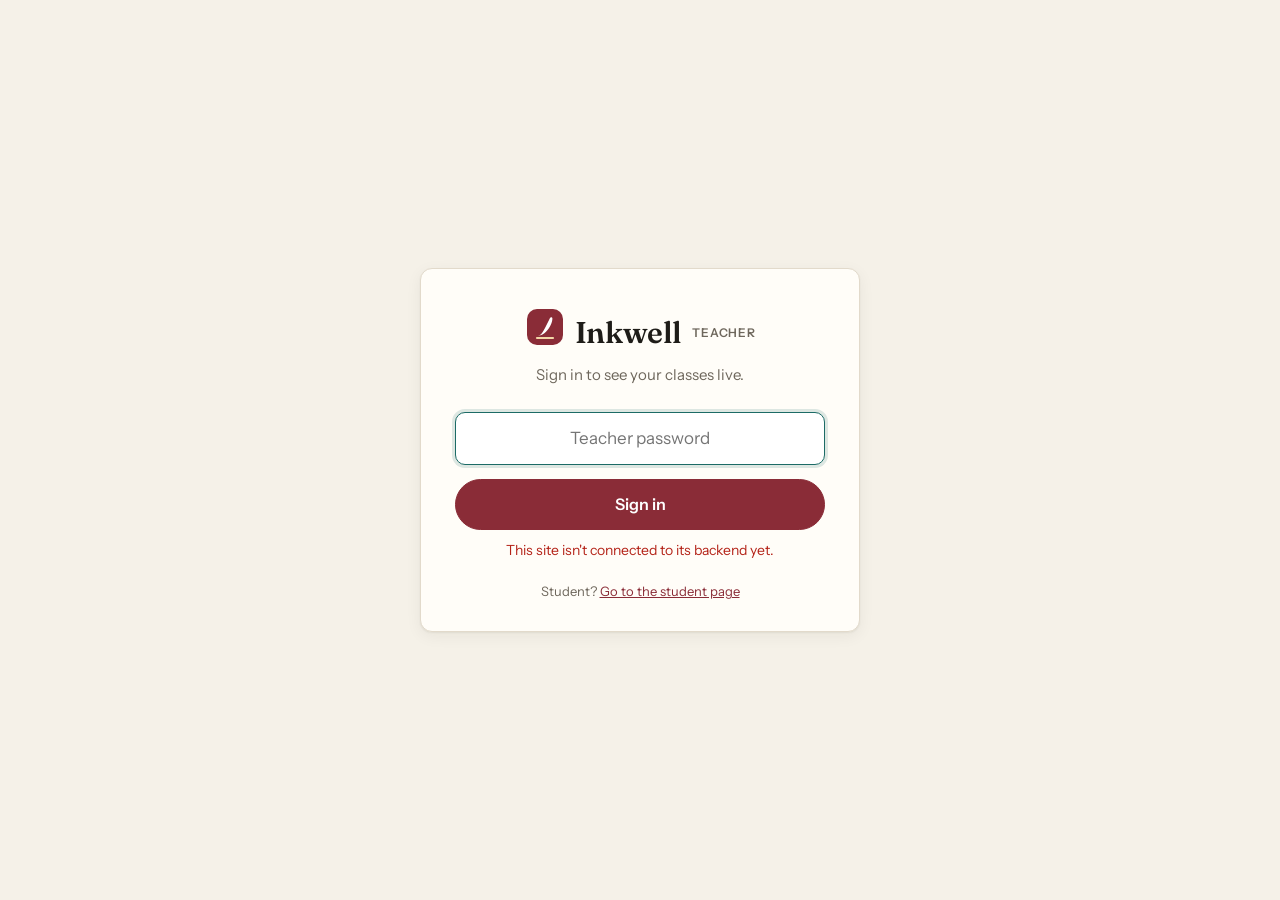
==== teacher.html @ 21289502 "Inkwell writing studio: student writing mode, teacher dashboard, Apps Script backend Co-Authored-By:" ====
<!doctype html>
<html lang="en">
<head>
  <meta charset="utf-8">
  <meta name="viewport" content="width=device-width, initial-scale=1">
  <title>Inkwell · Teacher</title>
  <meta name="robots" content="noindex">
  <link rel="icon" href="data:image/svg+xml,%3Csvg xmlns='http://www.w3.org/2000/svg' viewBox='0 0 40 40'%3E%3Crect x='2' y='2' width='36' height='36' rx='10' fill='%238a2c37'/%3E%3Cpath d='M13 29c3-1 5-4 7-8l5-10c.6-1.3 2.4-.9 2.4.5 0 4-2.7 9.6-6.4 13.3-2.1 2.1-4.6 3.5-8 4.2Z' fill='%23fff'/%3E%3C/svg%3E">
  <link rel="preconnect" href="https://fonts.googleapis.com">
  <link rel="preconnect" href="https://fonts.gstatic.com" crossorigin>
  <link href="https://fonts.googleapis.com/css2?family=Fraunces:opsz,wght@9..144,500;9..144,600&family=Instrument+Sans:wght@400;500;600;700&family=Newsreader:ital,opsz,wght@0,6..72,400;0,6..72,600;1,6..72,400&display=swap" rel="stylesheet">
  <link rel="stylesheet" href="css/style.css?v=1">
</head>
<body>
  <section id="t-login" class="center-screen" hidden>
    <div class="card login-card">
      <div class="brand"><span data-icon="mark"></span>Inkwell <small>Teacher</small></div>
      <p class="lede">Sign in to see your classes live.</p>
      <form id="t-login-form">
        <label class="sr-only" for="t-pw">Password</label>
        <input id="t-pw" type="password" class="input" placeholder="Teacher password" autocomplete="current-password" required style="text-align:center;font-size:17px;padding:13px">
        <button class="btn primary lg" id="t-login-btn" type="submit">Sign in</button>
        <div class="err" id="t-login-err"></div>
      </form>
      <div class="login-foot">Student? <a href="./">Go to the student page</a></div>
    </div>
  </section>

  <section id="t-app" hidden>
    <header class="t-top">
      <div class="brand"><span data-icon="mark"></span>Inkwell</div>
      <nav class="tabs" id="tabs">
        <button class="tab on" data-tab="live">Live <span class="count" id="lock-count" hidden>0</span></button>
        <button class="tab" data-tab="assignments">Assignments</button>
        <button class="tab" data-tab="classes">Classes &amp; students</button>
        <button class="tab" data-tab="settings">Settings</button>
      </nav>
      <div class="spacer"></div>
      <button class="btn sm ghost" id="t-logout">Sign out</button>
    </header>
    <main class="t-main" id="t-main"></main>
  </section>

  <div id="toasts"></div>
  <script src="js/config.js?v=1"></script>
  <script src="js/common.js?v=1"></script>
  <script src="js/editor.js?v=1"></script>
  <script src="js/teacher.js?v=1"></script>
</body>
</html>
---- css/style.css ----
/* Inkwell — Writing Studio */
:root {
  --paper: #f5f1e8;
  --paper-2: #ece6d9;
  --surface: #fffdf8;
  --ink: #1e1c18;
  --ink-2: #3c3832;
  --muted: #6e675c;
  --faint: #9a9284;
  --line: #e2dacb;
  --line-2: #d3c9b6;
  --accent: #8a2c37;       /* oxblood */
  --accent-ink: #fff;
  --accent-soft: #f3e3e3;
  --teal: #1c6b66;
  --teal-soft: #dcefec;
  --green: #2c7a4b;
  --green-soft: #dff1e5;
  --amber: #a86a12;
  --amber-soft: #f8ecd4;
  --red: #b42318;
  --red-soft: #fbe4e1;
  --blue: #2e5c9a;
  --blue-soft: #e2ebf7;
  --shadow: 0 1px 2px rgba(40, 30, 10, .06), 0 4px 16px rgba(40, 30, 10, .06);
  --shadow-lg: 0 10px 40px rgba(40, 30, 10, .18);
  --radius: 12px;
  --font-ui: "Instrument Sans", system-ui, -apple-system, "Segoe UI", sans-serif;
  --font-display: "Fraunces", Georgia, serif;
  --font-write: "Newsreader", Georgia, "Times New Roman", serif;
}

* { box-sizing: border-box; }
html, body { margin: 0; padding: 0; }
body {
  font-family: var(--font-ui);
  color: var(--ink);
  background: var(--paper);
  font-size: 15px;
  line-height: 1.45;
  -webkit-font-smoothing: antialiased;
}
button, input, select, textarea { font: inherit; color: inherit; }
a { color: var(--accent); }
[hidden] { display: none !important; }
.sr-only { position: absolute; width: 1px; height: 1px; overflow: hidden; clip: rect(0 0 0 0); }

/* ── Buttons & inputs ── */
.btn {
  display: inline-flex; align-items: center; justify-content: center; gap: 8px;
  border: 1px solid var(--line-2); background: var(--surface); color: var(--ink);
  padding: 9px 16px; border-radius: 999px; cursor: pointer; font-weight: 600; font-size: 14px;
  transition: background .15s, border-color .15s, transform .05s, box-shadow .15s;
  white-space: nowrap; text-decoration: none;
}
.btn:hover { background: #fff; border-color: var(--faint); }
.btn:active { transform: translateY(1px); }
.btn:disabled { opacity: .5; cursor: not-allowed; }
.btn.primary { background: var(--accent); border-color: var(--accent); color: var(--accent-ink); }
.btn.primary:hover { background: #7a2430; }
.btn.teal { background: var(--teal); border-color: var(--teal); color: #fff; }
.btn.teal:hover { background: #155a56; }
.btn.danger { color: var(--red); border-color: #e8b4ae; }
.btn.danger:hover { background: var(--red-soft); }
.btn.ghost { background: transparent; border-color: transparent; }
.btn.ghost:hover { background: rgba(0,0,0,.05); }
.btn.sm { padding: 6px 12px; font-size: 13px; }
.btn.lg { padding: 13px 26px; font-size: 16px; }
.btn svg { width: 16px; height: 16px; flex: none; }

.field { display: flex; flex-direction: column; gap: 6px; margin-bottom: 14px; }
.field > label, .label { font-size: 13px; font-weight: 600; color: var(--ink-2); }
.hint { font-size: 12.5px; color: var(--muted); }
.input, select.input, textarea.input {
  width: 100%; padding: 10px 12px; border: 1px solid var(--line-2); border-radius: 10px;
  background: #fff; outline: none; transition: border-color .15s, box-shadow .15s;
}
.input:focus { border-color: var(--teal); box-shadow: 0 0 0 3px rgba(28,107,102,.15); }
textarea.input { resize: vertical; min-height: 90px; }
.row { display: flex; gap: 12px; align-items: center; flex-wrap: wrap; }
.row > .field { flex: 1; min-width: 140px; }
.check { display: flex; gap: 10px; align-items: flex-start; font-size: 14px; cursor: pointer; margin-bottom: 10px; }
.check input { margin-top: 3px; accent-color: var(--teal); width: 16px; height: 16px; }

/* ── Pills ── */
.pill {
  display: inline-flex; align-items: center; gap: 6px; padding: 3px 10px; border-radius: 999px;
  font-size: 12px; font-weight: 600; background: var(--paper-2); color: var(--ink-2); white-space: nowrap;
}
.pill::before { content: ""; width: 7px; height: 7px; border-radius: 50%; background: currentColor; opacity: .8; }
.pill.plain::before { display: none; }
.pill.open, .pill.writing { background: var(--green-soft); color: var(--green); }
.pill.idle { background: var(--amber-soft); color: var(--amber); }
.pill.locked { background: var(--red-soft); color: var(--red); }
.pill.submitted { background: var(--blue-soft); color: var(--blue); }
.pill.offline, .pill.closed, .pill.none { background: var(--paper-2); color: var(--muted); }
.pill.soon { background: var(--teal-soft); color: var(--teal); }

/* ── Brand ── */
.brand { display: flex; align-items: center; gap: 10px; font-family: var(--font-display); font-weight: 600; font-size: 22px; letter-spacing: -.01em; }
.brand .mark { width: 30px; height: 30px; flex: none; }
.brand small { font-family: var(--font-ui); font-weight: 600; font-size: 12px; color: var(--muted); letter-spacing: .06em; text-transform: uppercase; margin-left: 2px; }

/* ── Cards ── */
.card { background: var(--surface); border: 1px solid var(--line); border-radius: var(--radius); box-shadow: var(--shadow); }
.muted { color: var(--muted); }
.small { font-size: 13px; }
h1, h2, h3 { margin: 0; }
.display { font-family: var(--font-display); font-weight: 600; letter-spacing: -.015em; }

/* ── Toasts ── */
#toasts { position: fixed; z-index: 1000; left: 50%; bottom: 24px; transform: translateX(-50%); display: flex; flex-direction: column; gap: 8px; align-items: center; pointer-events: none; }
.toast {
  background: var(--ink); color: #fff; padding: 11px 18px; border-radius: 12px; box-shadow: var(--shadow-lg);
  font-size: 14px; font-weight: 500; max-width: min(560px, 90vw); animation: toastIn .2s ease-out; pointer-events: auto;
}
.toast.warn { background: var(--amber); }
.toast.bad { background: var(--red); }
.toast.good { background: var(--green); }
@keyframes toastIn { from { opacity: 0; transform: translateY(8px); } to { opacity: 1; transform: none; } }

/* ── Modal ── */
.modal-back { position: fixed; inset: 0; background: rgba(30, 24, 14, .45); z-index: 500; display: flex; align-items: center; justify-content: center; padding: 16px; animation: fade .15s; }
.modal { background: var(--surface); border-radius: 16px; box-shadow: var(--shadow-lg); width: min(520px, 100%); max-height: 90vh; overflow: auto; padding: 26px; }
.modal h3 { font-family: var(--font-display); font-size: 22px; margin-bottom: 10px; }
.modal .actions { display: flex; justify-content: flex-end; gap: 10px; margin-top: 20px; flex-wrap: wrap; }
@keyframes fade { from { opacity: 0; } to { opacity: 1; } }

/* ── Spinner ── */
.spin { width: 18px; height: 18px; border: 2px solid currentColor; border-right-color: transparent; border-radius: 50%; animation: spin .7s linear infinite; display: inline-block; vertical-align: middle; }
@keyframes spin { to { transform: rotate(360deg); } }

/* ════════════════ Rich text (editor + read-only views) ════════════════ */
.doc { font-family: var(--font-write); font-size: 19px; line-height: 1.75; color: var(--ink); word-wrap: break-word; overflow-wrap: break-word; }
.doc.double { line-height: 2.3; }
.doc > :first-child { margin-top: 0; }
.doc p, .doc div { margin: 0 0 .6em; }
.doc.double p, .doc.double div { margin-bottom: 0; }
.doc h1 { font-family: var(--font-write); font-size: 1.65em; font-weight: 600; text-align: center; margin: 0 0 .7em; line-height: 1.25; }
.doc h2 { font-family: var(--font-write); font-size: 1.25em; font-weight: 600; margin: 1em 0 .4em; line-height: 1.3; }
.doc h3 { font-size: 1.08em; font-weight: 600; margin: 1em 0 .3em; }
.doc .fi { text-indent: 2.5em; }
.doc blockquote { margin: .4em 0 .8em 2.5em; padding: 0; }
.doc ul, .doc ol { margin: 0 0 .7em; padding-left: 1.8em; }
.doc li { margin-bottom: .2em; }
.doc span { font: inherit !important; color: inherit !important; background: none !important; }
.doc [style*="text-align: center"] { text-align: center; }

/* ════════════════ Student: login & home ════════════════ */
.center-screen { min-height: 100vh; display: flex; align-items: center; justify-content: center; padding: 24px; }
.login-card { width: min(440px, 100%); padding: 38px 34px 30px; text-align: center; }
.login-card .brand { justify-content: center; font-size: 30px; margin-bottom: 6px; }
.login-card .brand .mark { width: 40px; height: 40px; }
.login-card p.lede { color: var(--muted); margin: 0 0 26px; }
.code-input { text-align: center; font-size: 24px; letter-spacing: .12em; text-transform: uppercase; font-weight: 600; padding: 14px; font-family: var(--font-ui); }
.login-card .btn { width: 100%; margin-top: 14px; }
.login-foot { margin-top: 22px; font-size: 13px; color: var(--muted); }
.err { color: var(--red); font-size: 14px; min-height: 20px; margin-top: 10px; }

.topbar {
  display: flex; align-items: center; justify-content: space-between; gap: 16px; padding: 14px 28px;
  background: var(--surface); border-bottom: 1px solid var(--line); position: sticky; top: 0; z-index: 20;
}
.topbar .who { display: flex; align-items: center; gap: 14px; font-size: 14px; }
.wrap { max-width: 980px; margin: 0 auto; padding: 32px 24px 80px; }
.page-title { font-family: var(--font-display); font-size: 34px; font-weight: 600; letter-spacing: -.02em; margin-bottom: 4px; }
.page-sub { color: var(--muted); margin: 0 0 28px; }

.assign-list { display: grid; gap: 14px; }
.assign {
  display: grid; grid-template-columns: 1fr auto; gap: 18px; align-items: center; padding: 20px 22px;
  border-left: 5px solid var(--line-2);
}
.assign.is-open { border-left-color: var(--green); }
.assign.is-done { border-left-color: var(--blue); }
.assign.is-locked { border-left-color: var(--red); }
.assign h3 { font-family: var(--font-display); font-size: 20px; font-weight: 600; margin-bottom: 6px; letter-spacing: -.01em; }
.assign .meta { display: flex; gap: 10px; align-items: center; flex-wrap: wrap; font-size: 13px; color: var(--muted); }
.empty { text-align: center; padding: 60px 20px; color: var(--muted); }
.empty .display { font-size: 24px; color: var(--ink); margin-bottom: 6px; }

/* ════════════════ Student: writing mode ════════════════ */
#view-write { position: fixed; inset: 0; background: var(--paper); display: flex; flex-direction: column; z-index: 50; }
.w-top {
  display: grid; grid-template-columns: 1fr auto 1fr; align-items: center; gap: 16px;
  padding: 10px 18px; background: var(--surface); border-bottom: 1px solid var(--line); flex: none;
}
.w-title { font-family: var(--font-display); font-weight: 600; font-size: 17px; white-space: nowrap; overflow: hidden; text-overflow: ellipsis; display: flex; align-items: center; gap: 10px; }
.w-title .mark { width: 24px; height: 24px; flex: none; }
.w-timer.off { visibility: hidden; }
.w-timer { font-variant-numeric: tabular-nums; font-weight: 600; font-size: 14px; padding: 6px 14px; border-radius: 999px; background: var(--paper-2); color: var(--ink-2); display: flex; align-items: center; gap: 8px; }
.w-timer.warn { background: var(--amber-soft); color: var(--amber); }
.w-timer.urgent { background: var(--red-soft); color: var(--red); animation: pulse 1s infinite; }
@keyframes pulse { 50% { opacity: .6; } }
.w-actions { display: flex; gap: 10px; justify-content: flex-end; align-items: center; }
.savestate { font-size: 13px; color: var(--muted); display: flex; align-items: center; gap: 6px; white-space: nowrap; }
.savestate .dot { width: 8px; height: 8px; border-radius: 50%; background: var(--green); }
.savestate.saving .dot { background: var(--amber); }
.savestate.bad { color: var(--red); font-weight: 600; }
.savestate.bad .dot { background: var(--red); }

.w-body { flex: 1; display: grid; grid-template-columns: 330px 1fr; min-height: 0; }
.w-body.no-prompt { grid-template-columns: 1fr; }
.w-side { border-right: 1px solid var(--line); background: var(--paper); overflow: auto; padding: 22px 20px; display: flex; flex-direction: column; gap: 18px; }
.w-side h4 { margin: 0 0 8px; font-size: 12px; letter-spacing: .08em; text-transform: uppercase; color: var(--muted); }
.prompt-box { background: var(--surface); border: 1px solid var(--line); border-radius: 12px; padding: 16px 18px; }
.prompt-box .doc { font-size: 15.5px; line-height: 1.6; }
.prompt-box .doc h1 { font-size: 1.3em; text-align: left; }
.stats { display: grid; grid-template-columns: 1fr 1fr; gap: 10px; }
.stat { background: var(--surface); border: 1px solid var(--line); border-radius: 12px; padding: 12px 14px; }
.stat b { display: block; font-size: 24px; font-variant-numeric: tabular-nums; font-family: var(--font-display); font-weight: 600; line-height: 1.1; }
.stat span { font-size: 12px; color: var(--muted); }
.goal-bar { height: 8px; border-radius: 999px; background: var(--paper-2); overflow: hidden; position: relative; margin-top: 8px; }
.goal-bar i { position: absolute; left: 0; top: 0; bottom: 0; background: var(--teal); border-radius: 999px; transition: width .3s; }
.goal-bar.met i { background: var(--green); }
.goal-bar.over i { background: var(--amber); }
.goal-text { font-size: 13px; color: var(--muted); margin-top: 6px; }
.rules-mini { font-size: 12.5px; color: var(--muted); line-height: 1.5; }
.rules-mini li { margin-bottom: 4px; }

.w-main { display: flex; flex-direction: column; min-height: 0; min-width: 0; }
.toolbar {
  display: flex; flex-wrap: wrap; align-items: center; gap: 2px; padding: 8px 14px; background: var(--surface);
  border-bottom: 1px solid var(--line); flex: none; justify-content: center;
}
.toolbar .sep { width: 1px; height: 22px; background: var(--line); margin: 0 6px; }
.tb {
  border: none; background: transparent; height: 34px; min-width: 34px; padding: 0 8px; border-radius: 8px; cursor: pointer;
  display: inline-flex; align-items: center; justify-content: center; color: var(--ink-2); font-size: 14px; font-weight: 600; gap: 6px;
}
.tb:hover { background: var(--paper-2); }
.tb.on { background: var(--teal-soft); color: var(--teal); }
.tb svg { width: 18px; height: 18px; }
.tb select { border: none; background: transparent; font-weight: 600; cursor: pointer; }
select.tb-select { border: 1px solid var(--line); background: #fff; height: 32px; border-radius: 8px; padding: 0 8px; font-weight: 600; font-size: 13px; cursor: pointer; margin-right: 4px; }

.page-scroll { flex: 1; overflow: auto; padding: 34px 24px 120px; }
.page {
  max-width: 820px; margin: 0 auto; background: #fff; min-height: calc(100% - 20px);
  padding: 72px 84px; border-radius: 4px; box-shadow: 0 1px 3px rgba(0,0,0,.08), 0 8px 30px rgba(60,40,10,.07);
}
.page .doc { outline: none; min-height: 500px; caret-color: var(--accent); }
.page .doc:empty::before { content: attr(data-placeholder); color: var(--faint); font-style: italic; }
.page .doc[contenteditable="false"] { cursor: default; }

/* Overlays */
.overlay { position: fixed; inset: 0; z-index: 200; display: flex; align-items: center; justify-content: center; padding: 24px; background: rgba(245, 241, 232, .96); backdrop-filter: blur(6px); }
.overlay.dark { background: rgba(30, 20, 18, .92); color: #fff; }
.ov-card { width: min(560px, 100%); text-align: center; }
.ov-card .icon { width: 74px; height: 74px; border-radius: 50%; display: inline-flex; align-items: center; justify-content: center; margin-bottom: 18px; }
.ov-card .icon svg { width: 38px; height: 38px; }
.ov-card h2 { font-family: var(--font-display); font-size: 32px; font-weight: 600; letter-spacing: -.02em; margin-bottom: 10px; }
.ov-card p { font-size: 16px; line-height: 1.55; margin: 0 0 14px; }
.overlay.dark .ov-card p { color: rgba(255,255,255,.82); }
.lock-icon { background: var(--red); color: #fff; }
.ok-icon { background: var(--green); color: #fff; }
.info-icon { background: var(--teal); color: #fff; }
.reason { display: inline-block; background: rgba(255,255,255,.1); border: 1px solid rgba(255,255,255,.2); padding: 8px 14px; border-radius: 10px; font-size: 14px; margin: 6px 0 18px; }
.waiting { display: inline-flex; gap: 10px; align-items: center; font-size: 14px; color: rgba(255,255,255,.7); margin-top: 8px; }
.rules { text-align: left; background: var(--surface); border: 1px solid var(--line); border-radius: 14px; padding: 18px 22px 8px; margin: 18px 0 22px; }
.rules li { margin-bottom: 10px; font-size: 15px; line-height: 1.45; }
.rules li b { color: var(--ink); }

.readonly-wrap { max-width: 860px; margin: 0 auto; padding: 24px; }
.readonly-wrap .page { min-height: auto; }

@media (max-width: 900px) {
  .w-body { grid-template-columns: 1fr; grid-template-rows: auto 1fr; }
  .w-side { border-right: none; border-bottom: 1px solid var(--line); max-height: 34vh; padding: 14px 16px; }
  .page { padding: 40px 28px; }
  .w-top { grid-template-columns: 1fr auto; }
  .w-timer { display: none; }
}
@media (max-width: 600px) {
  .topbar { padding: 12px 16px; }
  .wrap { padding: 22px 16px 60px; }
  .assign { grid-template-columns: 1fr; }
  .page-scroll { padding: 14px 8px 80px; }
  .page { padding: 28px 18px; }
}

/* ════════════════ Teacher ════════════════ */
.t-top { display: flex; align-items: center; gap: 24px; padding: 0 24px; height: 62px; background: var(--surface); border-bottom: 1px solid var(--line); position: sticky; top: 0; z-index: 40; }
.tabs { display: flex; gap: 4px; height: 100%; }
.tab { border: none; background: none; padding: 0 14px; height: 100%; cursor: pointer; font-weight: 600; color: var(--muted); border-bottom: 3px solid transparent; font-size: 14px; display: flex; align-items: center; gap: 8px; }
.tab:hover { color: var(--ink); }
.tab.on { color: var(--accent); border-bottom-color: var(--accent); }
.tab .count { background: var(--red); color: #fff; border-radius: 999px; font-size: 11px; padding: 1px 7px; }
.t-top .spacer { flex: 1; }
.t-main { padding: 24px; max-width: 1500px; margin: 0 auto; }

.live-head { display: flex; gap: 14px; align-items: flex-start; justify-content: space-between; flex-wrap: wrap; margin-bottom: 18px; }
.live-head .left { display: flex; flex-direction: column; gap: 10px; min-width: 0; flex: 1; }
.assign-picker { font-family: var(--font-display); font-size: 24px; font-weight: 600; border: none; background: transparent; padding: 2px 30px 2px 0; cursor: pointer; max-width: 100%; letter-spacing: -.01em; appearance: none; background-image: url("data:image/svg+xml,%3Csvg xmlns='http://www.w3.org/2000/svg' viewBox='0 0 24 24' fill='none' stroke='%236e675c' stroke-width='2.5'%3E%3Cpath d='m6 9 6 6 6-6'/%3E%3C/svg%3E"); background-repeat: no-repeat; background-position: right center; background-size: 20px; }
.assign-picker:focus { outline: 2px solid var(--teal-soft); border-radius: 6px; }
.windows { display: flex; gap: 8px; flex-wrap: wrap; align-items: center; font-size: 13px; }
.live-tools { display: flex; gap: 8px; flex-wrap: wrap; align-items: center; }

.tiles { display: grid; grid-template-columns: repeat(6, 1fr); gap: 12px; margin-bottom: 18px; }
.tile { padding: 14px 16px; }
.tile b { display: block; font-family: var(--font-display); font-size: 30px; font-weight: 600; line-height: 1.05; font-variant-numeric: tabular-nums; }
.tile span { font-size: 12.5px; color: var(--muted); font-weight: 600; }
.tile.red b { color: var(--red); }
.tile.green b { color: var(--green); }
.tile.blue b { color: var(--blue); }

.live-grid { display: grid; grid-template-columns: 1fr 320px; gap: 18px; align-items: start; }
.cards-bar { display: flex; justify-content: space-between; align-items: center; margin-bottom: 10px; gap: 10px; flex-wrap: wrap; }
.scards { display: grid; grid-template-columns: repeat(auto-fill, minmax(215px, 1fr)); gap: 12px; }
.scard { padding: 14px 14px 12px; cursor: pointer; transition: transform .1s, box-shadow .15s, border-color .15s; position: relative; border-top: 4px solid var(--line); }
.scard:hover { transform: translateY(-2px); box-shadow: 0 6px 22px rgba(40,30,10,.12); }
.scard.writing { border-top-color: var(--green); }
.scard.idle { border-top-color: var(--amber); }
.scard.locked { border-top-color: var(--red); background: #fff8f7; border-color: #f0c5c0; }
.scard.submitted { border-top-color: var(--blue); }
.scard.none { opacity: .72; }
.scard.sel { outline: 2px solid var(--teal); outline-offset: 1px; }
.scard .nm { font-weight: 700; font-size: 15px; display: flex; justify-content: space-between; gap: 8px; align-items: center; }
.scard .nm span { overflow: hidden; text-overflow: ellipsis; white-space: nowrap; }
.scard .wc { font-family: var(--font-display); font-size: 30px; font-weight: 600; line-height: 1; margin: 10px 0 2px; font-variant-numeric: tabular-nums; }
.scard .wc small { font-family: var(--font-ui); font-size: 12px; color: var(--muted); font-weight: 600; margin-left: 4px; }
.scard .sub { font-size: 12px; color: var(--muted); display: flex; gap: 10px; flex-wrap: wrap; margin-top: 8px; }
.scard .sub .flag { color: var(--red); font-weight: 600; }
.scard .why { font-size: 12.5px; color: var(--red); margin-top: 8px; line-height: 1.35; }
.scard .clear-btn { width: 100%; margin-top: 10px; }
.scard .goal-bar { height: 5px; margin-top: 6px; }
.badge-acc { font-size: 10.5px; font-weight: 700; background: var(--teal-soft); color: var(--teal); border-radius: 6px; padding: 1px 6px; letter-spacing: .02em; }

.feed { padding: 16px 16px 8px; position: sticky; top: 80px; max-height: calc(100vh - 100px); overflow: auto; }
.feed h4 { margin: 0 0 10px; font-size: 12px; letter-spacing: .08em; text-transform: uppercase; color: var(--muted); }
.ev { display: grid; grid-template-columns: 22px 1fr; gap: 8px; padding: 8px 0; border-bottom: 1px solid var(--line); font-size: 13px; line-height: 1.35; }
.ev:last-child { border-bottom: none; }
.ev .ic { width: 22px; height: 22px; border-radius: 50%; display: flex; align-items: center; justify-content: center; font-size: 11px; color: #fff; background: var(--faint); }
.ev .ic.locked, .ev .ic.paste, .ev .ic.insert { background: var(--red); }
.ev .ic.unlocked { background: var(--teal); }
.ev .ic.submit { background: var(--blue); }
.ev .ic.start, .ev .ic.resume { background: var(--green); }
.ev .ic.burst, .ev .ic.unusual { background: var(--amber); }
.ev time { display: block; color: var(--faint); font-size: 12px; margin-top: 1px; }
.ev b { font-weight: 700; }

/* Drawer */
.drawer-back { position: fixed; inset: 0; background: rgba(30,24,14,.25); z-index: 90; animation: fade .15s; }
.drawer { position: fixed; top: 0; right: 0; bottom: 0; width: min(860px, 96vw); background: var(--paper); z-index: 100; box-shadow: var(--shadow-lg); display: flex; flex-direction: column; animation: slideIn .2s ease-out; }
@keyframes slideIn { from { transform: translateX(30px); opacity: 0; } to { transform: none; opacity: 1; } }
.drawer-head { padding: 18px 22px; background: var(--surface); border-bottom: 1px solid var(--line); display: flex; gap: 14px; align-items: center; justify-content: space-between; flex-wrap: wrap; }
.drawer-head h2 { font-family: var(--font-display); font-size: 24px; font-weight: 600; letter-spacing: -.01em; }
.drawer-body { flex: 1; overflow: auto; display: grid; grid-template-columns: 1fr 270px; }
.drawer-doc { padding: 20px; min-width: 0; }
.drawer-doc .page { padding: 48px 56px; min-height: 400px; }
.drawer-doc .doc { font-size: 17px; }
.drawer-side { border-left: 1px solid var(--line); padding: 18px; display: flex; flex-direction: column; gap: 16px; background: var(--surface); }
.drawer-side h4 { margin: 0 0 8px; font-size: 12px; letter-spacing: .08em; text-transform: uppercase; color: var(--muted); }
.kv { display: grid; grid-template-columns: 1fr auto; gap: 6px 10px; font-size: 13.5px; }
.kv dt { color: var(--muted); }
.kv dd { margin: 0; font-weight: 600; text-align: right; font-variant-numeric: tabular-nums; }
.kv dd.flag { color: var(--red); }
.mode-switch { display: inline-flex; background: var(--paper-2); border-radius: 999px; padding: 3px; }
.mode-switch button { border: none; background: transparent; padding: 6px 14px; border-radius: 999px; font-weight: 600; font-size: 13px; cursor: pointer; color: var(--muted); }
.mode-switch button.on { background: #fff; color: var(--ink); box-shadow: var(--shadow); }
.playback { background: var(--surface); border: 1px solid var(--line); border-radius: 12px; padding: 12px 16px; margin-bottom: 14px; }
.playback input[type=range] { width: 100%; accent-color: var(--accent); }
.playback .pb-meta { display: flex; justify-content: space-between; font-size: 13px; color: var(--muted); margin-top: 4px; }
.spark { width: 100%; height: 56px; display: block; }
.live-dot { display: inline-block; width: 8px; height: 8px; border-radius: 50%; background: var(--green); margin-right: 6px; animation: pulse 1.4s infinite; }
.timeline { max-height: 320px; overflow: auto; }
.timeline .ev { grid-template-columns: 18px 1fr; }
.timeline .ev .ic { width: 18px; height: 18px; font-size: 9px; }

/* Forms / management */
.split { display: grid; grid-template-columns: 300px 1fr; gap: 20px; align-items: start; }
.side-list { padding: 8px; }
.side-list .item { padding: 11px 12px; border-radius: 10px; cursor: pointer; display: flex; flex-direction: column; gap: 3px; }
.side-list .item:hover { background: var(--paper); }
.side-list .item.on { background: var(--accent-soft); }
.side-list .item b { font-size: 14.5px; }
.side-list .item span { font-size: 12.5px; color: var(--muted); }
.side-list .new { margin: 6px; width: calc(100% - 12px); }
.panel { padding: 24px 26px; }
.panel h2 { font-family: var(--font-display); font-size: 24px; font-weight: 600; margin-bottom: 18px; letter-spacing: -.01em; }
.panel h3 { font-size: 15px; margin: 22px 0 12px; padding-top: 18px; border-top: 1px solid var(--line); }
.radio-cards { display: grid; grid-template-columns: repeat(3, 1fr); gap: 10px; margin-bottom: 14px; }
.radio-card { border: 1.5px solid var(--line-2); border-radius: 12px; padding: 12px 14px; cursor: pointer; background: #fff; }
.radio-card input { display: none; }
.radio-card b { display: block; font-size: 14px; margin-bottom: 3px; }
.radio-card span { font-size: 12.5px; color: var(--muted); line-height: 1.35; display: block; }
.radio-card.on { border-color: var(--teal); background: var(--teal-soft); }
.mini-editor { border: 1px solid var(--line-2); border-radius: 12px; overflow: hidden; background: #fff; }
.mini-editor .toolbar { justify-content: flex-start; padding: 6px 8px; background: var(--paper); }
.mini-editor .doc { min-height: 160px; padding: 16px 18px; outline: none; font-size: 16px; line-height: 1.6; }
.mini-editor .doc h1 { text-align: left; font-size: 1.4em; }
.sched-row { display: grid; grid-template-columns: 1fr 140px 140px 36px; gap: 8px; margin-bottom: 8px; align-items: center; }
.days { display: flex; gap: 4px; }
.days label { flex: 1; text-align: center; border: 1px solid var(--line-2); border-radius: 8px; padding: 7px 0; font-size: 12.5px; font-weight: 600; cursor: pointer; background: #fff; user-select: none; }
.days label.on { background: var(--teal); border-color: var(--teal); color: #fff; }
.days input { display: none; }
table.roster { width: 100%; border-collapse: collapse; font-size: 14px; }
table.roster th { text-align: left; font-size: 12px; text-transform: uppercase; letter-spacing: .06em; color: var(--muted); padding: 8px; border-bottom: 1px solid var(--line); font-weight: 600; }
table.roster td { padding: 6px 8px; border-bottom: 1px solid var(--line); vertical-align: middle; }
table.roster td input.input { padding: 6px 8px; }
table.roster code { font-family: ui-monospace, Menlo, monospace; font-weight: 700; letter-spacing: .04em; background: var(--paper); padding: 3px 8px; border-radius: 6px; }
.icon-btn { border: none; background: none; cursor: pointer; padding: 6px; border-radius: 8px; color: var(--muted); display: inline-flex; }
.icon-btn:hover { background: var(--paper-2); color: var(--ink); }
.icon-btn svg { width: 16px; height: 16px; }
.banner { padding: 12px 16px; border-radius: 12px; background: var(--amber-soft); color: #6b4510; font-size: 14px; margin-bottom: 18px; display: flex; gap: 12px; align-items: center; justify-content: space-between; flex-wrap: wrap; }
.banner.info { background: var(--teal-soft); color: #11504c; }
.dropdown { position: relative; display: inline-block; }
.menu { position: absolute; right: 0; top: calc(100% + 6px); background: #fff; border: 1px solid var(--line); border-radius: 12px; box-shadow: var(--shadow-lg); min-width: 220px; padding: 6px; z-index: 60; }
.menu button { display: block; width: 100%; text-align: left; border: none; background: none; padding: 9px 12px; border-radius: 8px; cursor: pointer; font-size: 14px; }
.menu button:hover { background: var(--paper); }

@media (max-width: 1200px) { .tiles { grid-template-columns: repeat(3, 1fr); } .live-grid { grid-template-columns: 1fr; } .feed { position: static; max-height: 360px; } }
@media (max-width: 860px) { .split { grid-template-columns: 1fr; } .drawer-body { grid-template-columns: 1fr; } .drawer-side { border-left: none; border-top: 1px solid var(--line); } .radio-cards { grid-template-columns: 1fr; } .t-top { gap: 10px; padding: 0 12px; overflow-x: auto; } .t-main { padding: 14px; } .tiles { grid-template-columns: repeat(2, 1fr); } }

@media print {
  body { background: #fff; }
  .no-print { display: none !important; }
}
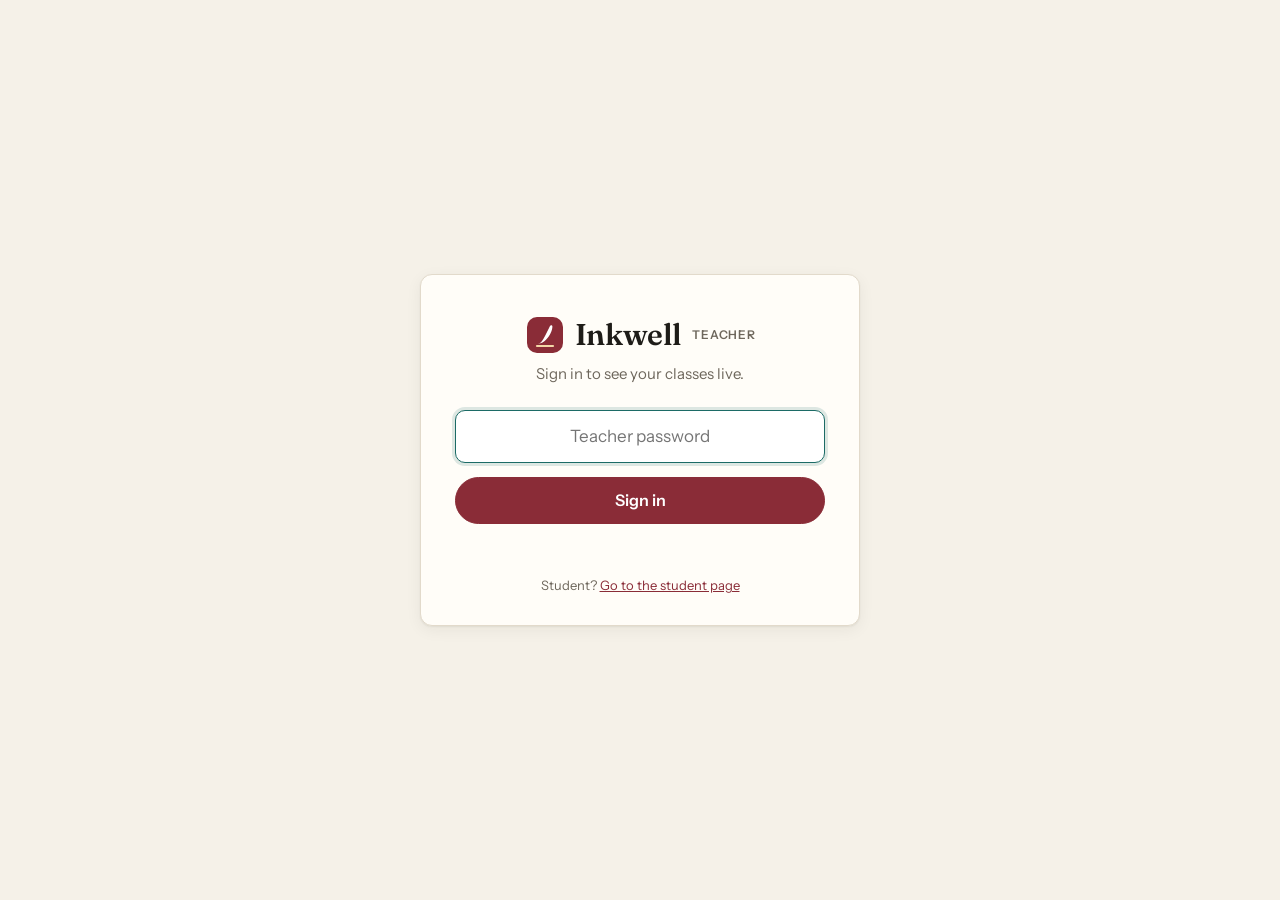
==== commit 37dea2f1: "Inkwell v2: spell check, dictionary/thesaurus, read aloud & speech-to-text, live inline comments, ru" ====
--- a/teacher.html
+++ b/teacher.html
@@ -9,9 +9,9 @@
   <link rel="preconnect" href="https://fonts.googleapis.com">
   <link rel="preconnect" href="https://fonts.gstatic.com" crossorigin>
   <link href="https://fonts.googleapis.com/css2?family=Fraunces:opsz,wght@9..144,500;9..144,600&family=Instrument+Sans:wght@400;500;600;700&family=Newsreader:ital,opsz,wght@0,6..72,400;0,6..72,600;1,6..72,400&display=swap" rel="stylesheet">
-  <link rel="stylesheet" href="css/style.css?v=1">
+  <link rel="stylesheet" href="css/style.css?v=2">
 </head>
-<body>
+<body class="teacher">
   <section id="t-login" class="center-screen" hidden>
     <div class="card login-card">
       <div class="brand"><span data-icon="mark"></span>Inkwell <small>Teacher</small></div>
@@ -27,10 +27,11 @@
   </section>
 
   <section id="t-app" hidden>
-    <header class="t-top">
+    <header class="t-top no-print">
       <div class="brand"><span data-icon="mark"></span>Inkwell</div>
       <nav class="tabs" id="tabs">
         <button class="tab on" data-tab="live">Live <span class="count" id="lock-count" hidden>0</span></button>
+        <button class="tab" data-tab="grade">Grade</button>
         <button class="tab" data-tab="assignments">Assignments</button>
         <button class="tab" data-tab="classes">Classes &amp; students</button>
         <button class="tab" data-tab="settings">Settings</button>
@@ -42,9 +43,13 @@
   </section>
 
   <div id="toasts"></div>
-  <script src="js/config.js?v=1"></script>
-  <script src="js/common.js?v=1"></script>
-  <script src="js/editor.js?v=1"></script>
-  <script src="js/teacher.js?v=1"></script>
+  <script src="js/config.js?v=2"></script>
+  <script src="js/common.js?v=2"></script>
+  <script src="js/textmodel.js?v=2"></script>
+  <script src="js/editor.js?v=2"></script>
+  <script src="js/rubric.js?v=2"></script>
+  <script src="js/pdf.js?v=2"></script>
+  <script src="js/calendar.js?v=2"></script>
+  <script src="js/teacher.js?v=2"></script>
 </body>
 </html>
--- a/css/style.css
+++ b/css/style.css
@@ -49,9 +49,9 @@
 .btn {
   display: inline-flex; align-items: center; justify-content: center; gap: 8px;
   border: 1px solid var(--line-2); background: var(--surface); color: var(--ink);
-  padding: 9px 16px; border-radius: 999px; cursor: pointer; font-weight: 600; font-size: 14px;
+  padding: 9px 16px; border-radius: 999px; cursor: pointer; font-weight: 600; font-size: 14px; line-height: 1.2;
   transition: background .15s, border-color .15s, transform .05s, box-shadow .15s;
-  white-space: nowrap; text-decoration: none;
+  white-space: nowrap; text-decoration: none; vertical-align: middle;
 }
 .btn:hover { background: #fff; border-color: var(--faint); }
 .btn:active { transform: translateY(1px); }
@@ -64,9 +64,24 @@
 .btn.danger:hover { background: var(--red-soft); }
 .btn.ghost { background: transparent; border-color: transparent; }
 .btn.ghost:hover { background: rgba(0,0,0,.05); }
-.btn.sm { padding: 6px 12px; font-size: 13px; }
-.btn.lg { padding: 13px 26px; font-size: 16px; }
-.btn svg { width: 16px; height: 16px; flex: none; }
+.btn.sm { padding: 6px 12px; font-size: 13px; gap: 6px; }
+.btn.xs { padding: 4px 10px; font-size: 12px; gap: 5px; }
+.btn.lg { padding: 13px 26px; font-size: 16px; gap: 10px; }
+.btn svg { width: 16px; height: 16px; }
+.btn.xs svg { width: 13px; height: 13px; }
+.btn.lg svg { width: 18px; height: 18px; }
+/* Icon-only buttons are perfect squares/circles so the icon sits dead centre. */
+.btn.icon-only { padding: 0; width: 38px; height: 38px; gap: 0; }
+.btn.sm.icon-only { width: 32px; height: 32px; }
+.btn.xs.icon-only { width: 26px; height: 26px; }
+
+/* ── Icon centring, everywhere ──
+   Icons are flex items (never inline text), so they centre on the button's box instead of
+   sitting on the text baseline. Wrapper spans collapse to the icon's exact size. */
+svg { flex: none; }
+[data-icon] { display: inline-flex; align-items: center; justify-content: center; line-height: 0; flex: none; }
+.btn svg, .tb svg, .icon-btn svg, .pill svg, .tab svg, [data-icon] svg, .wp-btn svg, .ev .ic svg, .g-tabs svg, .cm-badge svg, .sub svg, .cmt-meta svg { display: block; }
+.btn > span:not([data-icon]) { display: block; }
 
 .field { display: flex; flex-direction: column; gap: 6px; margin-bottom: 14px; }
 .field > label, .label { font-size: 13px; font-weight: 600; color: var(--ink-2); }
@@ -188,7 +203,8 @@
 .w-title { font-family: var(--font-display); font-weight: 600; font-size: 17px; white-space: nowrap; overflow: hidden; text-overflow: ellipsis; display: flex; align-items: center; gap: 10px; }
 .w-title .mark { width: 24px; height: 24px; flex: none; }
 .w-timer.off { visibility: hidden; }
-.w-timer { font-variant-numeric: tabular-nums; font-weight: 600; font-size: 14px; padding: 6px 14px; border-radius: 999px; background: var(--paper-2); color: var(--ink-2); display: flex; align-items: center; gap: 8px; }
+.w-timer { font-variant-numeric: tabular-nums; font-weight: 600; font-size: 14px; line-height: 1.2; padding: 6px 14px; border-radius: 999px; background: var(--paper-2); color: var(--ink-2); display: flex; align-items: center; gap: 8px; }
+.w-timer svg { width: 16px; height: 16px; display: block; }
 .w-timer.warn { background: var(--amber-soft); color: var(--amber); }
 .w-timer.urgent { background: var(--red-soft); color: var(--red); animation: pulse 1s infinite; }
 @keyframes pulse { 50% { opacity: .6; } }
@@ -282,7 +298,7 @@
 /* ════════════════ Teacher ════════════════ */
 .t-top { display: flex; align-items: center; gap: 24px; padding: 0 24px; height: 62px; background: var(--surface); border-bottom: 1px solid var(--line); position: sticky; top: 0; z-index: 40; }
 .tabs { display: flex; gap: 4px; height: 100%; }
-.tab { border: none; background: none; padding: 0 14px; height: 100%; cursor: pointer; font-weight: 600; color: var(--muted); border-bottom: 3px solid transparent; font-size: 14px; display: flex; align-items: center; gap: 8px; }
+.tab { border: none; background: none; padding: 0 14px; height: 100%; cursor: pointer; font-weight: 600; color: var(--muted); border-top: 3px solid transparent; border-bottom: 3px solid transparent; font-size: 14px; display: flex; align-items: center; gap: 8px; }
 .tab:hover { color: var(--ink); }
 .tab.on { color: var(--accent); border-bottom-color: var(--accent); }
 .tab .count { background: var(--red); color: #fff; border-radius: 999px; font-size: 11px; padding: 1px 7px; }
@@ -330,7 +346,8 @@
 .feed h4 { margin: 0 0 10px; font-size: 12px; letter-spacing: .08em; text-transform: uppercase; color: var(--muted); }
 .ev { display: grid; grid-template-columns: 22px 1fr; gap: 8px; padding: 8px 0; border-bottom: 1px solid var(--line); font-size: 13px; line-height: 1.35; }
 .ev:last-child { border-bottom: none; }
-.ev .ic { width: 22px; height: 22px; border-radius: 50%; display: flex; align-items: center; justify-content: center; font-size: 11px; color: #fff; background: var(--faint); }
+.ev .ic { width: 22px; height: 22px; border-radius: 50%; display: flex; align-items: center; justify-content: center; color: #fff; background: var(--faint); }
+.ev .ic svg { width: 12px; height: 12px; }
 .ev .ic.locked, .ev .ic.paste, .ev .ic.insert { background: var(--red); }
 .ev .ic.unlocked { background: var(--teal); }
 .ev .ic.submit { background: var(--blue); }
@@ -365,7 +382,8 @@
 .live-dot { display: inline-block; width: 8px; height: 8px; border-radius: 50%; background: var(--green); margin-right: 6px; animation: pulse 1.4s infinite; }
 .timeline { max-height: 320px; overflow: auto; }
 .timeline .ev { grid-template-columns: 18px 1fr; }
-.timeline .ev .ic { width: 18px; height: 18px; font-size: 9px; }
+.timeline .ev .ic { width: 18px; height: 18px; }
+.timeline .ev .ic svg { width: 10px; height: 10px; }
 
 /* Forms / management */
 .split { display: grid; grid-template-columns: 300px 1fr; gap: 20px; align-items: start; }
@@ -399,14 +417,16 @@
 table.roster td { padding: 6px 8px; border-bottom: 1px solid var(--line); vertical-align: middle; }
 table.roster td input.input { padding: 6px 8px; }
 table.roster code { font-family: ui-monospace, Menlo, monospace; font-weight: 700; letter-spacing: .04em; background: var(--paper); padding: 3px 8px; border-radius: 6px; }
-.icon-btn { border: none; background: none; cursor: pointer; padding: 6px; border-radius: 8px; color: var(--muted); display: inline-flex; }
+.icon-btn { border: none; background: none; cursor: pointer; padding: 0; width: 30px; height: 30px; border-radius: 8px; color: var(--muted); display: inline-flex; align-items: center; justify-content: center; flex: none; vertical-align: middle; }
 .icon-btn:hover { background: var(--paper-2); color: var(--ink); }
 .icon-btn svg { width: 16px; height: 16px; }
 .banner { padding: 12px 16px; border-radius: 12px; background: var(--amber-soft); color: #6b4510; font-size: 14px; margin-bottom: 18px; display: flex; gap: 12px; align-items: center; justify-content: space-between; flex-wrap: wrap; }
 .banner.info { background: var(--teal-soft); color: #11504c; }
 .dropdown { position: relative; display: inline-block; }
 .menu { position: absolute; right: 0; top: calc(100% + 6px); background: #fff; border: 1px solid var(--line); border-radius: 12px; box-shadow: var(--shadow-lg); min-width: 220px; padding: 6px; z-index: 60; }
-.menu button { display: block; width: 100%; text-align: left; border: none; background: none; padding: 9px 12px; border-radius: 8px; cursor: pointer; font-size: 14px; }
+.menu button { display: flex; align-items: center; gap: 10px; width: 100%; text-align: left; border: none; background: none; padding: 9px 12px; border-radius: 8px; cursor: pointer; font-size: 14px; line-height: 1.2; }
+.menu button svg { width: 16px; height: 16px; color: var(--muted); }
+.menu-sep { height: 1px; background: var(--line); margin: 5px 6px; }
 .menu button:hover { background: var(--paper); }
 
 @media (max-width: 1200px) { .tiles { grid-template-columns: repeat(3, 1fr); } .live-grid { grid-template-columns: 1fr; } .feed { position: static; max-height: 360px; } }
@@ -416,3 +436,377 @@
   body { background: #fff; }
   .no-print { display: none !important; }
 }
+
+/* ════════════════════════ v2 ════════════════════════ */
+.spin.sm { width: 13px; height: 13px; border-width: 2px; }
+.tiny { font-size: 11.5px; line-height: 1.4; }
+.count-badge { display: inline-flex; align-items: center; justify-content: center; min-width: 19px; height: 19px; padding: 0 6px; border-radius: 999px; background: var(--accent); color: #fff; font-size: 11px; font-weight: 700; line-height: 1; vertical-align: middle; letter-spacing: 0; text-transform: none; }
+.count-badge.muted { background: var(--paper-2); color: var(--muted); }
+.input.sm { padding: 6px 9px; font-size: 13px; border-radius: 8px; }
+.input.xs, select.input.xs { padding: 3px 6px; font-size: 12px; border-radius: 7px; width: auto; }
+.pill svg { width: 13px; height: 13px; }
+.pill.xs { padding: 2px 8px; font-size: 11px; }
+.pill.fb { background: var(--accent-soft); color: var(--accent); }
+.pill.cm { background: #fff3cf; color: #7a5a00; }
+.pill.fb::before, .pill.cm::before { display: none; }
+.pill.absent { background: #ece9f6; color: #5b4c94; }
+.pill.warnp { background: var(--amber-soft); color: var(--amber); padding: 1px 7px; font-size: 10.5px; }
+.tiny-check { display: inline-flex; align-items: center; gap: 5px; font-size: 12px; color: var(--muted); cursor: pointer; text-transform: none; letter-spacing: 0; font-weight: 500; }
+.tiny-check input { accent-color: var(--teal); margin: 0; }
+.banner { line-height: 1.4; }
+
+/* Highlights painted over the text (CSS Custom Highlight API) */
+::highlight(ink-spell) { text-decoration: underline wavy #d93025; text-decoration-thickness: 1.5px; text-underline-offset: 3px; }
+::highlight(ink-cmt) { background-color: rgba(255, 213, 79, .42); }
+::highlight(ink-cmt-active) { background-color: rgba(255, 179, 0, .6); }
+::highlight(ink-tts) { background-color: rgba(28, 107, 102, .22); }
+::highlight(t-cmt) { background-color: rgba(255, 213, 79, .45); }
+::highlight(t-cmt-done) { background-color: rgba(44, 122, 75, .16); }
+::highlight(t-cmt-active) { background-color: rgba(255, 179, 0, .65); }
+::highlight(t-cmt-pending) { background-color: rgba(138, 44, 55, .18); }
+mark.cmt-mark { background: rgba(255, 213, 79, .45); color: inherit; padding: 0; }
+mark.cmt-mark.done { background: rgba(44, 122, 75, .16); }
+mark.cmt-mark.on { background: rgba(255, 179, 0, .65); }
+
+/* ── Student: home & read-only ── */
+.assign-act { display: flex; gap: 8px; }
+.read-wrap { max-width: 1240px; margin: 0 auto; padding: 24px; display: grid; grid-template-columns: minmax(0, 1fr) 380px; gap: 24px; align-items: start; }
+.read-main .page-title { margin: 6px 0 16px; }
+.read-main .page { min-height: auto; user-select: text; }
+.read-side { display: flex; flex-direction: column; gap: 14px; position: sticky; top: 76px; max-height: calc(100vh - 96px); overflow: auto; }
+.fb-card { padding: 16px 18px; }
+.fb-card h4, .side-sec h4, .drawer-side h4 { margin: 0 0 10px; font-size: 12px; letter-spacing: .08em; text-transform: uppercase; color: var(--muted); display: flex; align-items: center; gap: 8px; }
+.fb-score { display: flex; align-items: baseline; gap: 6px; margin-bottom: 12px; }
+.fb-score b { font-family: var(--font-display); font-size: 40px; line-height: 1; }
+.fb-score span { color: var(--muted); font-weight: 600; }
+.fb-comment { margin-top: 12px; padding: 12px 14px; background: var(--paper); border-radius: 10px; font-size: 14.5px; line-height: 1.55; white-space: normal; }
+.side-h { display: flex; align-items: center; justify-content: space-between; gap: 8px; margin-bottom: 10px; }
+.side-h h4 { margin: 0 !important; }
+.side-sec.flash { animation: flash 1.4s ease-out; border-radius: 12px; }
+@keyframes flash { 0% { box-shadow: 0 0 0 4px rgba(255,179,0,.55); } 100% { box-shadow: 0 0 0 0 rgba(255,179,0,0); } }
+
+/* Comment cards */
+.cmt-list { display: flex; flex-direction: column; gap: 8px; }
+.cmt { background: var(--surface); border: 1px solid var(--line); border-left: 4px solid #f2c94c; border-radius: 10px; padding: 10px 12px; cursor: pointer; transition: box-shadow .15s, border-color .15s; }
+.cmt:hover { box-shadow: var(--shadow); }
+.cmt.on { border-color: #e8a800; box-shadow: 0 0 0 2px rgba(255,179,0,.35); }
+.cmt.done { border-left-color: var(--green); opacity: .72; }
+.cmt-q { font-family: var(--font-write); font-style: italic; color: var(--ink-2); font-size: 14px; line-height: 1.4; margin-bottom: 5px; }
+.cmt-t { font-size: 14px; line-height: 1.45; }
+.cmt-done { display: inline-flex; align-items: center; gap: 6px; margin-top: 8px; font-size: 13px; font-weight: 600; color: var(--green); cursor: pointer; }
+.cmt-done input { accent-color: var(--green); width: 16px; height: 16px; margin: 0; }
+.cmt-meta { display: flex; justify-content: space-between; align-items: center; gap: 8px; margin-top: 6px; font-size: 12px; color: var(--muted); }
+.cmt-meta > span:first-child { display: inline-flex; align-items: center; gap: 4px; }
+.cmt-meta svg { width: 13px; height: 13px; color: var(--green); }
+.cmt-acts { display: inline-flex; gap: 2px; }
+.cmt-acts .icon-btn { width: 26px; height: 26px; }
+.cmt-acts .icon-btn svg { width: 14px; height: 14px; }
+
+/* ── Student: writing tools ── */
+.side-sec { display: block; }
+.side-h .btn.xs { margin: -4px 0; }
+.spell-sum { margin-top: 10px; width: 100%; display: flex; align-items: center; gap: 8px; border: 1px solid #f1c6c2; background: #fff6f5; color: #a1271c; border-radius: 10px; padding: 8px 10px; font-size: 13px; font-weight: 600; cursor: pointer; text-align: left; line-height: 1.25; }
+.spell-sum svg { width: 16px; height: 16px; }
+.spell-sum span { display: block; }
+.reminders summary { list-style: none; cursor: pointer; display: flex; align-items: center; justify-content: space-between; }
+.reminders summary::-webkit-details-marker { display: none; }
+.reminders summary h4 { margin: 0; }
+.reminders summary::after { content: "Show"; font-size: 12px; color: var(--muted); font-weight: 600; }
+.reminders[open] summary::after { content: "Hide"; }
+.reminders .rules-mini { padding-left: 18px; margin: 10px 0 0; }
+.tb.tool.wide { padding: 0 10px; }
+.tb.tool.wide span { font-size: 13px; line-height: 1; }
+.tb.rec { background: var(--red-soft); color: var(--red); }
+.tb.rec svg { animation: pulse 1.2s infinite; }
+.toolbar .tb-tools { display: contents; }
+
+.lk-form { display: flex; gap: 6px; margin-bottom: 10px; }
+.lk-input { padding: 8px 10px; font-size: 14px; }
+.lk-body { font-size: 14px; line-height: 1.45; }
+.lk-word { font-size: 17px; margin-bottom: 8px; }
+.lk-word b { font-family: var(--font-write); font-size: 21px; }
+.lk-tabs { display: inline-flex; background: var(--paper-2); border-radius: 999px; padding: 3px; margin-bottom: 10px; }
+.lk-tabs button { border: none; background: transparent; padding: 5px 12px; border-radius: 999px; font-weight: 600; font-size: 12.5px; cursor: pointer; color: var(--muted); line-height: 1.2; }
+.lk-tabs button.on { background: #fff; color: var(--ink); box-shadow: var(--shadow); }
+.lk-pos { font-size: 11.5px; letter-spacing: .07em; text-transform: uppercase; color: var(--teal); font-weight: 700; margin: 10px 0 4px; }
+.lk-defs { margin: 0; padding-left: 20px; }
+.lk-defs li { margin-bottom: 6px; }
+.lk-ex { color: var(--muted); font-style: italic; font-size: 13px; margin-top: 2px; }
+.lk-chips { display: flex; flex-wrap: wrap; gap: 5px; }
+.lk-chip { border: 1px solid var(--line-2); background: #fff; border-radius: 999px; padding: 4px 10px; font-size: 13px; cursor: pointer; line-height: 1.2; }
+.lk-chip:hover { border-color: var(--teal); background: var(--teal-soft); color: var(--teal); }
+.lk-err { color: var(--red); font-size: 13px; }
+
+.word-pop { position: fixed; z-index: 400; background: #fff; border: 1px solid var(--line); border-radius: 12px; box-shadow: var(--shadow-lg); padding: 8px; min-width: 210px; max-width: 300px; animation: fade .12s; }
+.wp-head { font-size: 11.5px; color: var(--muted); font-weight: 700; letter-spacing: .05em; text-transform: uppercase; padding: 4px 6px 6px; }
+.wp-sugg { display: flex; flex-wrap: wrap; gap: 5px; padding: 0 4px 8px; border-bottom: 1px solid var(--line); margin-bottom: 4px; }
+.wp-s { border: 1px solid #c9e3dc; background: var(--teal-soft); color: #0f4f4a; border-radius: 8px; padding: 5px 10px; font-weight: 700; font-size: 14px; cursor: pointer; font-family: var(--font-write); line-height: 1.2; }
+.wp-s:hover { background: var(--teal); color: #fff; }
+.wp-actions { display: flex; flex-direction: column; }
+.wp-btn { display: flex; align-items: center; gap: 9px; width: 100%; border: none; background: none; text-align: left; padding: 7px 8px; border-radius: 8px; cursor: pointer; font-size: 13.5px; line-height: 1.2; }
+.wp-btn:hover { background: var(--paper); }
+.wp-btn svg { width: 15px; height: 15px; color: var(--muted); }
+
+.dictate-bubble { position: fixed; left: 50%; bottom: 22px; transform: translateX(-50%); z-index: 120; background: var(--ink); color: #fff; padding: 9px 10px 9px 16px; border-radius: 999px; display: flex; align-items: center; gap: 12px; box-shadow: var(--shadow-lg); max-width: min(640px, 92vw); font-size: 14px; }
+.dictate-bubble #dictate-text { overflow: hidden; text-overflow: ellipsis; white-space: nowrap; min-width: 0; }
+.dictate-bubble .btn { background: rgba(255,255,255,.14); border-color: transparent; color: #fff; }
+.rec-dot { width: 10px; height: 10px; border-radius: 50%; background: #ff5a4f; flex: none; animation: pulse 1s infinite; }
+.tts-bar { position: fixed; right: 22px; bottom: 22px; z-index: 120; background: #fff; border: 1px solid var(--line); border-radius: 999px; box-shadow: var(--shadow-lg); padding: 6px 8px 6px 14px; display: flex; align-items: center; gap: 8px; color: var(--teal); }
+.tts-bar [data-icon] svg { width: 18px; height: 18px; }
+.tts-bar .small { color: var(--ink-2); font-weight: 600; }
+.mic-check { display: flex; align-items: center; gap: 12px; text-align: left; background: var(--teal-soft); color: #11504c; border-radius: 12px; padding: 12px 14px; margin: -6px 0 20px; }
+.mic-check [data-icon] svg { width: 22px; height: 22px; }
+.mic-check .btn { margin-left: auto; }
+
+/* ── Teacher: live ── */
+.scard .nm-t { display: inline-flex; align-items: center; gap: 4px; min-width: 0; overflow: hidden; }
+.scard .nm-t .badge-acc { flex: none; }
+.scard .sub.t { margin-top: 4px; align-items: center; gap: 5px; }
+.scard .sub.t svg, .scard .sub svg { width: 12px; height: 12px; }
+.scard.absent { border-top-color: #8e80c4; opacity: .8; }
+.scard .wc { display: flex; align-items: baseline; gap: 2px; }
+.cm-badge { margin-left: auto; display: inline-flex; align-items: center; gap: 3px; font-family: var(--font-ui); font-size: 12px; font-weight: 700; color: #7a5a00; background: #fff3cf; border-radius: 999px; padding: 2px 8px; align-self: center; line-height: 1.2; }
+.cm-badge svg { width: 12px; height: 12px; }
+.badge-acc + .badge-acc { margin-left: 2px; }
+.tiles { grid-template-columns: repeat(6, minmax(0, 1fr)); }
+.tile b small { font-size: 16px; color: var(--muted); }
+
+.modal.wide { width: min(760px, 100%); }
+.att-h { font-weight: 700; font-size: 13px; margin: 12px 0 6px; color: var(--muted); }
+.att-grid { display: grid; grid-template-columns: repeat(auto-fill, minmax(150px, 1fr)); gap: 6px; }
+.att { display: flex; flex-direction: column; align-items: flex-start; gap: 2px; border: 1.5px solid var(--line-2); background: #fff; border-radius: 10px; padding: 8px 10px; cursor: pointer; text-align: left; }
+.att b { font-size: 13.5px; }
+.att em { font-style: normal; font-size: 12px; color: var(--green); font-weight: 600; }
+.att.away { border-color: #8e80c4; background: #f1eefb; }
+.att.away em { color: #5b4c94; }
+
+.hint-line { display: flex; align-items: center; gap: 7px; font-size: 12.5px; color: var(--muted); margin: 0 0 10px; }
+.hint-line svg { width: 14px; height: 14px; }
+.cmt-fab { position: fixed; z-index: 300; box-shadow: var(--shadow-lg); }
+.cmt-pop { position: fixed; z-index: 310; padding: 14px; box-shadow: var(--shadow-lg); }
+.cmt-pop .cmt-q { margin-bottom: 8px; }
+.t-doc { cursor: text; }
+.drawer-side .kv dd small, .tkv dd small { color: var(--muted); font-weight: 600; margin-left: 3px; }
+.kv-note { grid-column: 1 / -1; font-size: 12px; margin-top: 4px; color: var(--muted); }
+.tb-total { display: flex; align-items: baseline; gap: 6px; margin-bottom: 8px; }
+.tb-total b { font-family: var(--font-display); font-size: 26px; }
+.tb-total span { color: var(--muted); font-size: 13px; }
+.tbar { display: flex; height: 10px; border-radius: 999px; overflow: hidden; background: var(--paper-2); margin-bottom: 10px; }
+.tbar i { display: block; height: 100%; }
+.t-a { background: var(--green); }
+.t-i { background: #e3b35c; }
+.t-l { background: var(--red); }
+.sw { display: inline-block; width: 9px; height: 9px; border-radius: 3px; margin-right: 6px; vertical-align: 0; }
+.tkv { margin-bottom: 8px; }
+
+/* ── Teacher: grade ── */
+.t-main.wide { max-width: none; }
+.grade { display: grid; grid-template-columns: 290px minmax(0, 1fr) 420px; gap: 16px; align-items: start; }
+.g-list { padding: 12px; position: sticky; top: 78px; max-height: calc(100vh - 96px); display: flex; flex-direction: column; gap: 10px; }
+.g-pick { font-weight: 700; }
+.g-filters { gap: 6px; flex-wrap: nowrap; }
+.g-filters select { flex: 1; padding: 7px 10px; }
+.g-summary { padding: 0 2px; }
+.g-students { overflow: auto; margin: 0 -6px; padding: 0 6px; flex: 1; min-height: 120px; }
+.g-st { display: grid; grid-template-columns: 1fr auto; grid-template-rows: auto auto; gap: 3px 8px; width: 100%; text-align: left; border: none; background: none; padding: 9px 10px; border-radius: 10px; cursor: pointer; }
+.g-st:hover { background: var(--paper); }
+.g-st.on { background: var(--accent-soft); }
+.g-st.none { opacity: .62; }
+.g-nm { font-weight: 700; font-size: 14px; }
+.g-meta { display: flex; align-items: center; gap: 6px; font-size: 12px; grid-column: 1; }
+.g-score { grid-row: 1 / span 2; grid-column: 2; align-self: center; display: flex; align-items: center; gap: 6px; font-weight: 700; font-variant-numeric: tabular-nums; }
+.g-score small { color: var(--muted); font-weight: 600; }
+.g-done { width: 20px; height: 20px; border-radius: 50%; background: var(--green); color: #fff; display: inline-flex; align-items: center; justify-content: center; }
+.g-done svg { width: 12px; height: 12px; }
+.g-doc { min-width: 0; }
+.g-head { padding: 12px 14px; display: flex; justify-content: space-between; align-items: center; gap: 12px; margin-bottom: 12px; flex-wrap: wrap; }
+.g-head h2 { font-family: var(--font-display); font-size: 22px; font-weight: 600; white-space: nowrap; overflow: hidden; text-overflow: ellipsis; }
+.g-doc .page { padding: 56px 64px; min-height: 60vh; }
+.g-doc .doc { font-size: 18px; }
+.g-side { padding: 0; position: sticky; top: 78px; max-height: calc(100vh - 96px); display: flex; flex-direction: column; overflow: hidden; }
+.g-tabs { display: grid; grid-template-columns: 1fr 1fr; border-bottom: 1px solid var(--line); flex: none; }
+.g-tabs button { border: none; background: none; padding: 12px 8px; font-weight: 700; font-size: 13.5px; color: var(--muted); cursor: pointer; display: inline-flex; align-items: center; justify-content: center; gap: 7px; border-top: 3px solid transparent; border-bottom: 3px solid transparent; line-height: 1.2; }
+.g-tabs button svg { width: 16px; height: 16px; }
+.g-tabs button.on { color: var(--accent); border-bottom-color: var(--accent); }
+.g-pane { padding: 14px 16px 18px; overflow: auto; }
+.g-total { display: flex; align-items: center; gap: 12px; padding: 12px 14px; background: var(--paper); border-radius: 12px; margin-bottom: 12px; }
+.g-total > div:first-child { display: flex; align-items: baseline; gap: 5px; }
+.g-total b { font-family: var(--font-display); font-size: 34px; line-height: 1; font-variant-numeric: tabular-nums; }
+.g-total span { color: var(--muted); font-weight: 600; }
+.g-total .btn { margin-left: auto; }
+.g-norubric { background: var(--paper); border-radius: 12px; padding: 14px 16px; }
+.g-norubric p { margin: 6px 0 10px; }
+.switch-row { display: flex; align-items: center; gap: 10px; cursor: pointer; font-size: 13.5px; line-height: 1.35; }
+.switch-row input { position: absolute; opacity: 0; width: 0; height: 0; }
+.switch { position: relative; width: 36px; height: 21px; border-radius: 999px; background: var(--line-2); flex: none; transition: background .15s; }
+.switch::after { content: ""; position: absolute; left: 3px; top: 3px; width: 15px; height: 15px; border-radius: 50%; background: #fff; box-shadow: 0 1px 2px rgba(0,0,0,.2); transition: transform .15s; }
+.switch-row input:checked + .switch { background: var(--teal); }
+.switch-row input:checked + .switch::after { transform: translateX(15px); }
+.switch-row input:focus-visible + .switch { outline: 2px solid var(--teal); outline-offset: 2px; }
+
+/* Rubric scorer (grading) */
+.sc-crit { border: 1px solid var(--line); border-radius: 12px; padding: 10px 12px; margin-bottom: 10px; background: #fff; }
+.sc-head { display: flex; align-items: center; gap: 8px; }
+.sc-head b { font-size: 14.5px; }
+.sc-w { font-size: 11px; font-weight: 700; color: var(--teal); background: var(--teal-soft); border-radius: 6px; padding: 1px 6px; }
+.sc-p { margin-left: auto; font-weight: 700; font-variant-numeric: tabular-nums; }
+.sc-p small { color: var(--muted); font-weight: 600; }
+.sc-desc { font-size: 12.5px; color: var(--muted); margin-top: 2px; }
+.sc-levels { display: grid; grid-template-columns: repeat(auto-fit, minmax(64px, 1fr)); gap: 5px; margin-top: 8px; }
+.sc-lv { display: flex; flex-direction: column; align-items: center; justify-content: center; gap: 1px; border: 1.5px solid var(--line-2); background: var(--surface); border-radius: 9px; padding: 6px 4px; cursor: pointer; line-height: 1.15; }
+.sc-lv b { font-size: 11.5px; }
+.sc-lv span { font-size: 12px; color: var(--muted); font-weight: 700; }
+.sc-lv:hover { border-color: var(--teal); }
+.sc-lv.on { border-color: var(--teal); background: var(--teal); color: #fff; }
+.sc-lv.on span { color: rgba(255,255,255,.85); }
+.sc-cell { margin-top: 8px; font-size: 13px; line-height: 1.45; background: var(--teal-soft); color: #0f4f4a; border-radius: 8px; padding: 7px 10px; }
+
+/* Rubric grid (read-only) */
+.rb-wrap { overflow-x: auto; }
+.rb-grid { width: 100%; border-collapse: separate; border-spacing: 0; font-size: 13px; border: 1px solid var(--line); border-radius: 10px; overflow: hidden; }
+.rb-grid th, .rb-grid td { border-bottom: 1px solid var(--line); border-right: 1px solid var(--line); padding: 8px 9px; vertical-align: top; text-align: left; line-height: 1.4; }
+.rb-grid tr > :last-child { border-right: none; }
+.rb-grid tbody tr:last-child > * { border-bottom: none; }
+.rb-grid thead th { background: var(--paper); font-size: 12px; font-weight: 700; }
+.rb-grid thead th span { display: block; color: var(--muted); font-weight: 600; }
+.rb-grid .rb-c { width: 22%; background: var(--paper); }
+.rb-grid .rb-c b { display: block; }
+.rb-grid .rb-c span { display: block; font-weight: 400; color: var(--muted); font-size: 12px; }
+.rb-grid .rb-c em { font-style: normal; font-size: 11px; color: var(--teal); font-weight: 700; }
+.rb-grid td.on { background: var(--teal-soft); box-shadow: inset 0 0 0 2px var(--teal); color: #0f4f4a; font-weight: 600; }
+.rb-grid .rb-pts { width: 64px; text-align: right; white-space: nowrap; font-weight: 700; }
+.rb-grid .rb-pts span { color: var(--muted); font-weight: 600; }
+.rb-grid tfoot th, .rb-grid tfoot td { border-top: 2px solid var(--line-2); border-bottom: none; background: var(--paper); }
+.rb-grid.compact { font-size: 12px; }
+.rb-grid.compact th, .rb-grid.compact td { padding: 6px 7px; }
+.read-side .rb-grid td:not(.on):not(.rb-pts) { color: var(--faint); }
+
+/* Rubric editor */
+.rb-modal { width: min(1180px, 100%); max-height: 94vh; display: flex; flex-direction: column; padding: 0; }
+.rb-top { display: flex; align-items: center; justify-content: space-between; gap: 14px; padding: 20px 24px 12px; flex-wrap: wrap; border-bottom: 1px solid var(--line); }
+.rb-top h3 { margin: 0; }
+.rb-scroll { overflow: auto; padding: 18px 24px; flex: 1; }
+.rb-foot { display: flex; align-items: center; justify-content: space-between; gap: 12px; padding: 14px 24px; border-top: 1px solid var(--line); flex-wrap: wrap; }
+.rb-edit { border-collapse: separate; border-spacing: 6px; margin: 0 -6px; min-width: 900px; width: calc(100% + 12px); }
+.rb-edit th, .rb-edit td { vertical-align: top; text-align: left; }
+.rb-edit thead th { min-width: 140px; }
+.rb-edit .rb-c { width: 230px; min-width: 210px; }
+.rb-edit .rb-addlv { min-width: 80px; width: 80px; vertical-align: middle; }
+.lv-h { display: flex; gap: 4px; align-items: center; }
+.lv-h .input { font-weight: 700; padding: 7px 9px; }
+.lv-p { display: flex; align-items: center; gap: 6px; margin-top: 4px; font-size: 12px; color: var(--muted); }
+.lv-p .input { width: 70px; padding: 5px 8px; }
+.rb-edit .c-name { font-weight: 700; padding: 7px 9px; margin-bottom: 4px; }
+.rb-edit .c-desc { min-height: 0; font-size: 12.5px; padding: 6px 9px; }
+.rb-edit .c-cell { min-height: 96px; font-size: 13px; padding: 7px 9px; line-height: 1.4; }
+.c-tools { gap: 4px; margin-top: 4px; flex-wrap: nowrap; }
+.c-tools label { display: flex; align-items: center; gap: 4px; }
+.c-tools select { width: auto; padding: 4px 6px; font-size: 12px; }
+.rb-sum { margin-bottom: 12px; }
+.rb-sum-in { display: flex; align-items: center; justify-content: space-between; gap: 12px; background: var(--paper); border: 1px solid var(--line); border-radius: 12px; padding: 12px 14px; flex-wrap: wrap; }
+#af-rb-prev { margin-top: 10px; }
+
+/* Student record */
+.rec { display: flex; flex-direction: column; gap: 16px; max-width: 1100px; margin: 0 auto; }
+.rec-head { padding: 20px 24px; display: flex; justify-content: space-between; align-items: flex-end; gap: 16px; flex-wrap: wrap; }
+.rec-head h1 { font-size: 34px; margin: 4px 0; }
+.rec-head a { color: var(--muted); }
+.rec-tiles { margin-bottom: 0; }
+.rec-table { padding: 8px 14px; overflow-x: auto; }
+.rec-table a { color: var(--ink); font-weight: 600; }
+.flagc { color: var(--red); font-weight: 600; }
+.rec-item { padding: 18px 22px; display: flex; flex-direction: column; gap: 12px; break-inside: avoid-page; }
+.rec-ih { display: flex; justify-content: space-between; gap: 12px; align-items: flex-start; }
+.rec-item h2 { font-family: var(--font-display); font-size: 21px; font-weight: 600; margin-bottom: 4px; }
+.rec-cmts { font-size: 14px; display: flex; flex-direction: column; gap: 6px; }
+.rec-c { line-height: 1.45; }
+.rec-c .cmt-q { display: inline; }
+.rec-writing summary { cursor: pointer; font-weight: 700; display: inline-flex; align-items: center; gap: 6px; list-style: none; color: var(--accent); }
+.rec-writing summary::-webkit-details-marker { display: none; }
+.rec-writing summary svg { width: 16px; height: 16px; transition: transform .15s; }
+.rec-writing[open] summary svg { transform: rotate(180deg); }
+.rec-writing .page { margin-top: 10px; padding: 44px 54px; min-height: auto; }
+.rec-writing .doc { font-size: 16.5px; }
+
+/* Calendar */
+.settings { max-width: 1040px; display: grid; gap: 18px; }
+.cal-bar { display: flex; justify-content: space-between; align-items: center; gap: 12px; flex-wrap: wrap; }
+.cal-year { font-size: 16px; padding: 0 6px; min-width: 190px; text-align: center; }
+.cal-help { margin: 10px 0 14px; }
+.cal-grid { display: grid; grid-template-columns: repeat(auto-fill, minmax(212px, 1fr)); gap: 14px; user-select: none; }
+.cal-m { border: 1px solid var(--line); border-radius: 12px; padding: 10px; background: #fff; }
+.cal-mh { font-weight: 700; font-size: 14px; margin-bottom: 6px; }
+.cal-mh span { color: var(--muted); font-weight: 600; }
+.cal-dow, .cal-days { display: grid; grid-template-columns: repeat(7, 1fr); gap: 2px; }
+.cal-dow span { font-size: 10.5px; font-weight: 700; color: var(--faint); text-align: center; }
+.cal-d { height: 26px; border: none; background: none; border-radius: 7px; font-size: 12.5px; font-weight: 600; cursor: pointer; color: var(--ink-2); display: flex; align-items: center; justify-content: center; font-variant-numeric: tabular-nums; padding: 0; }
+.cal-d:hover { background: var(--paper-2); }
+.cal-d.we { color: var(--faint); }
+.cal-d.past { opacity: .55; }
+.cal-d.today { box-shadow: inset 0 0 0 2px var(--teal); }
+.cal-d.off { background: var(--accent); color: #fff; opacity: 1; }
+.cal-d.off.past { background: #c58a91; }
+.cal-list { margin-top: 16px; }
+.cal-lh { font-weight: 700; margin-bottom: 8px; }
+.cal-li { display: grid; grid-template-columns: 170px 1fr 30px; gap: 8px; align-items: center; padding: 4px 0; }
+.cal-li.past { opacity: .6; }
+.cal-when { font-size: 13.5px; font-weight: 600; }
+
+/* Roster */
+.table-scroll { overflow-x: auto; }
+.code-cell { white-space: nowrap; }
+.code-cell .icon-btn { margin-left: 4px; }
+.acc-cell { display: flex; flex-wrap: wrap; gap: 5px; min-width: 260px; }
+.chip-check { display: inline-flex; align-items: center; cursor: pointer; }
+.chip-check input { position: absolute; opacity: 0; width: 0; height: 0; }
+.chip-check span { border: 1.5px solid var(--line-2); border-radius: 999px; padding: 4px 10px; font-size: 12px; font-weight: 600; color: var(--muted); background: #fff; line-height: 1.2; }
+.chip-check input:checked + span { border-color: var(--teal); background: var(--teal-soft); color: var(--teal); }
+.chip-check input:focus-visible + span { outline: 2px solid var(--teal); outline-offset: 1px; }
+.row-acts { white-space: nowrap; text-align: right; }
+.seg { display: flex; gap: 6px; flex-wrap: wrap; }
+.seg label { display: inline-flex; align-items: center; gap: 6px; border: 1.5px solid var(--line-2); border-radius: 10px; padding: 8px 12px; cursor: pointer; font-size: 14px; }
+.seg label:has(input:checked) { border-color: var(--teal); background: var(--teal-soft); }
+.seg input { accent-color: var(--teal); margin: 0; }
+
+/* Drawer additions */
+.drawer-side { gap: 18px; }
+.drawer-head .pill { vertical-align: middle; }
+
+@media (max-width: 1360px) { .grade { grid-template-columns: 250px minmax(0, 1fr) 360px; } }
+@media (max-width: 1100px) {
+  .grade { grid-template-columns: 1fr; }
+  .g-list, .g-side { position: static; max-height: none; }
+  .g-students { max-height: 300px; }
+  .read-wrap { grid-template-columns: 1fr; }
+  .read-side { position: static; max-height: none; }
+  .tiles { grid-template-columns: repeat(3, minmax(0, 1fr)); }
+}
+@media (max-width: 700px) {
+  .tiles { grid-template-columns: repeat(2, minmax(0, 1fr)); }
+  .g-doc .page, .rec-writing .page { padding: 28px 20px; }
+  .cal-li { grid-template-columns: 1fr 30px; }
+  .cal-li .cal-when { grid-column: 1 / -1; }
+  .read-wrap { padding: 14px; }
+}
+@media print {
+  body.teacher { background: #fff; }
+  .t-main { padding: 0; }
+  .card { box-shadow: none; }
+  .rec-item, .rec-head, .rec-table { border: 1px solid #ccc; }
+  .banner, .toast, #toasts { display: none !important; }
+}
+
+.scard .nm-n { overflow: hidden; text-overflow: ellipsis; white-space: nowrap; min-width: 0; }
+.sc-lv { padding: 6px 2px; }
+.sc-lv b { font-size: 10.5px; max-width: 100%; overflow: hidden; text-overflow: ellipsis; white-space: nowrap; }
+.rb-edit th { font-weight: 400; }
+.rb-edit thead th.rb-c { font-weight: 700; }
+.rb-list { display: flex; flex-direction: column; gap: 8px; }
+.rb-li { border: 1px solid var(--line); border-radius: 10px; padding: 9px 11px; background: #fff; }
+.rb-lh { display: flex; justify-content: space-between; align-items: baseline; gap: 8px; }
+.rb-lh b { font-size: 14px; }
+.rb-lp { font-weight: 700; font-variant-numeric: tabular-nums; }
+.rb-lp small { color: var(--muted); font-weight: 600; }
+.rb-ll { margin: 5px 0 4px; }
+.rb-ll .pill { background: var(--teal-soft); color: var(--teal); }
+.rb-ld { font-size: 13px; line-height: 1.45; color: var(--ink-2); }
